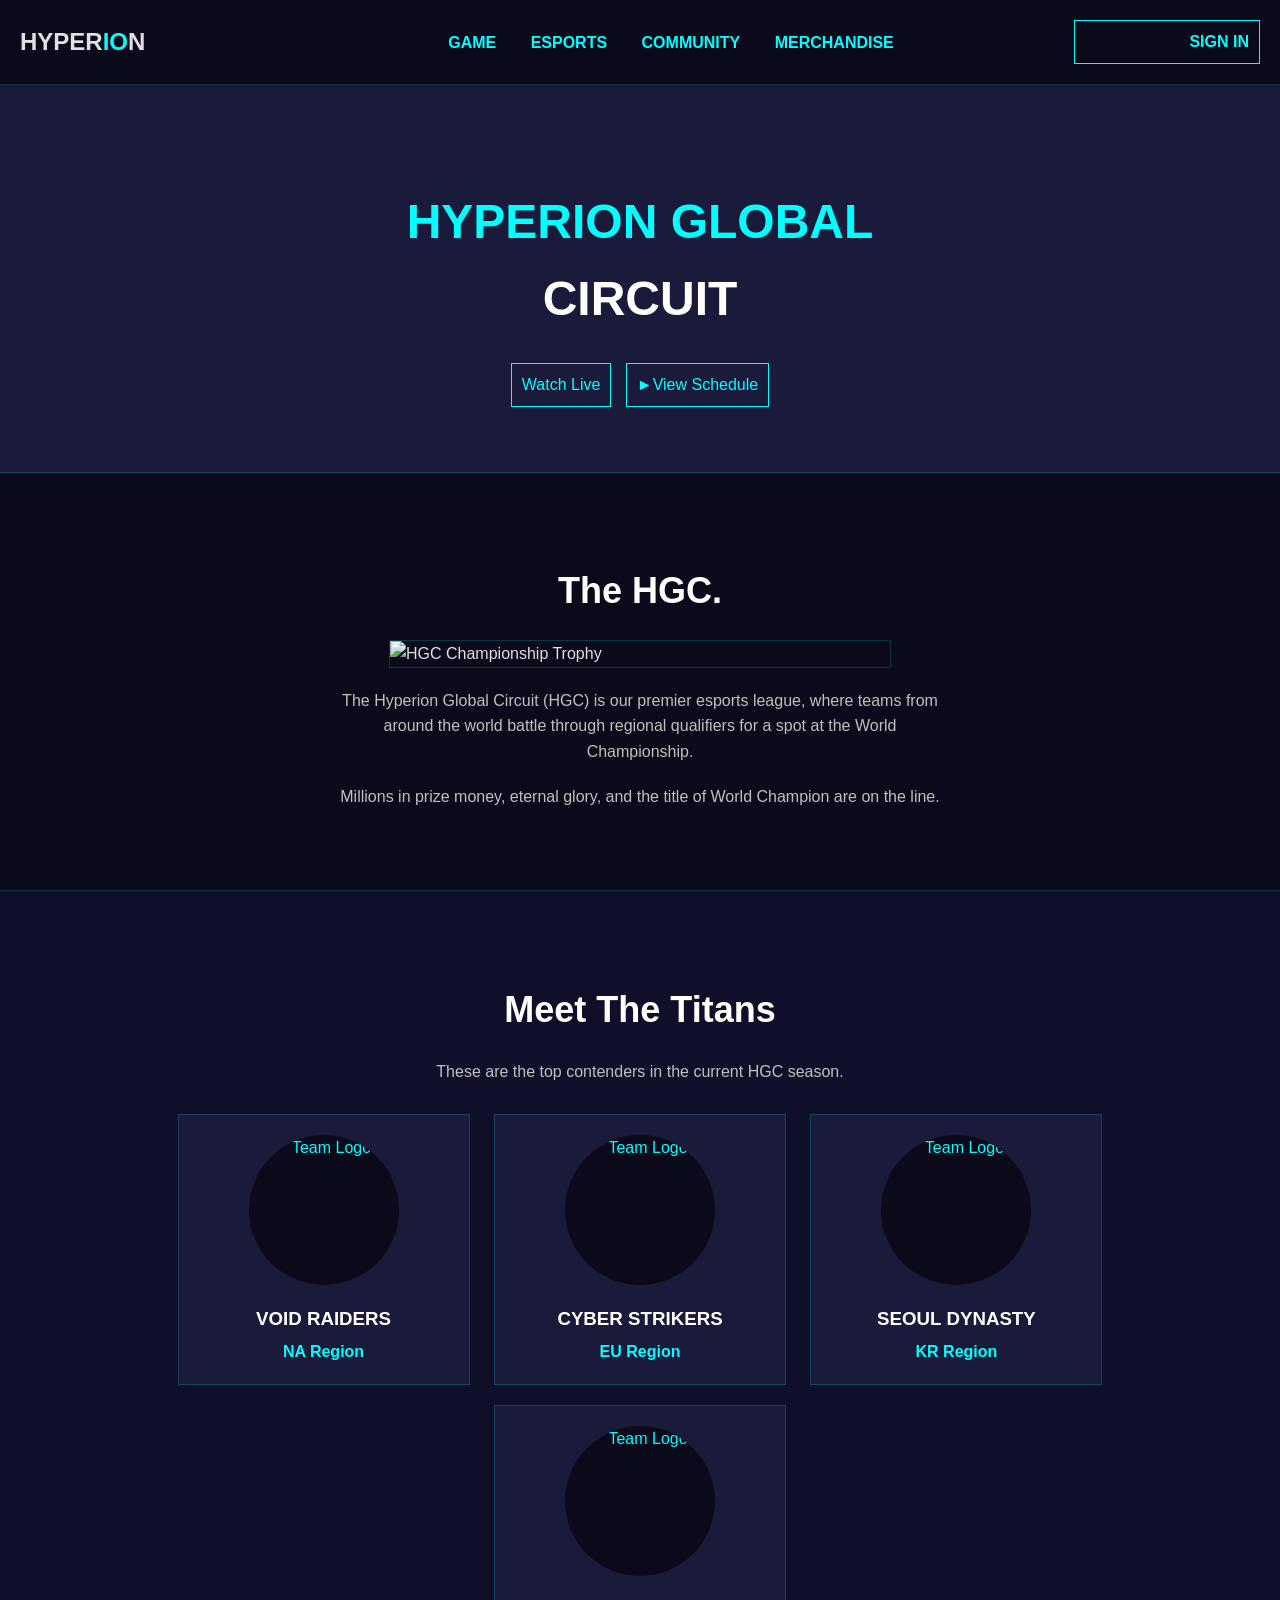
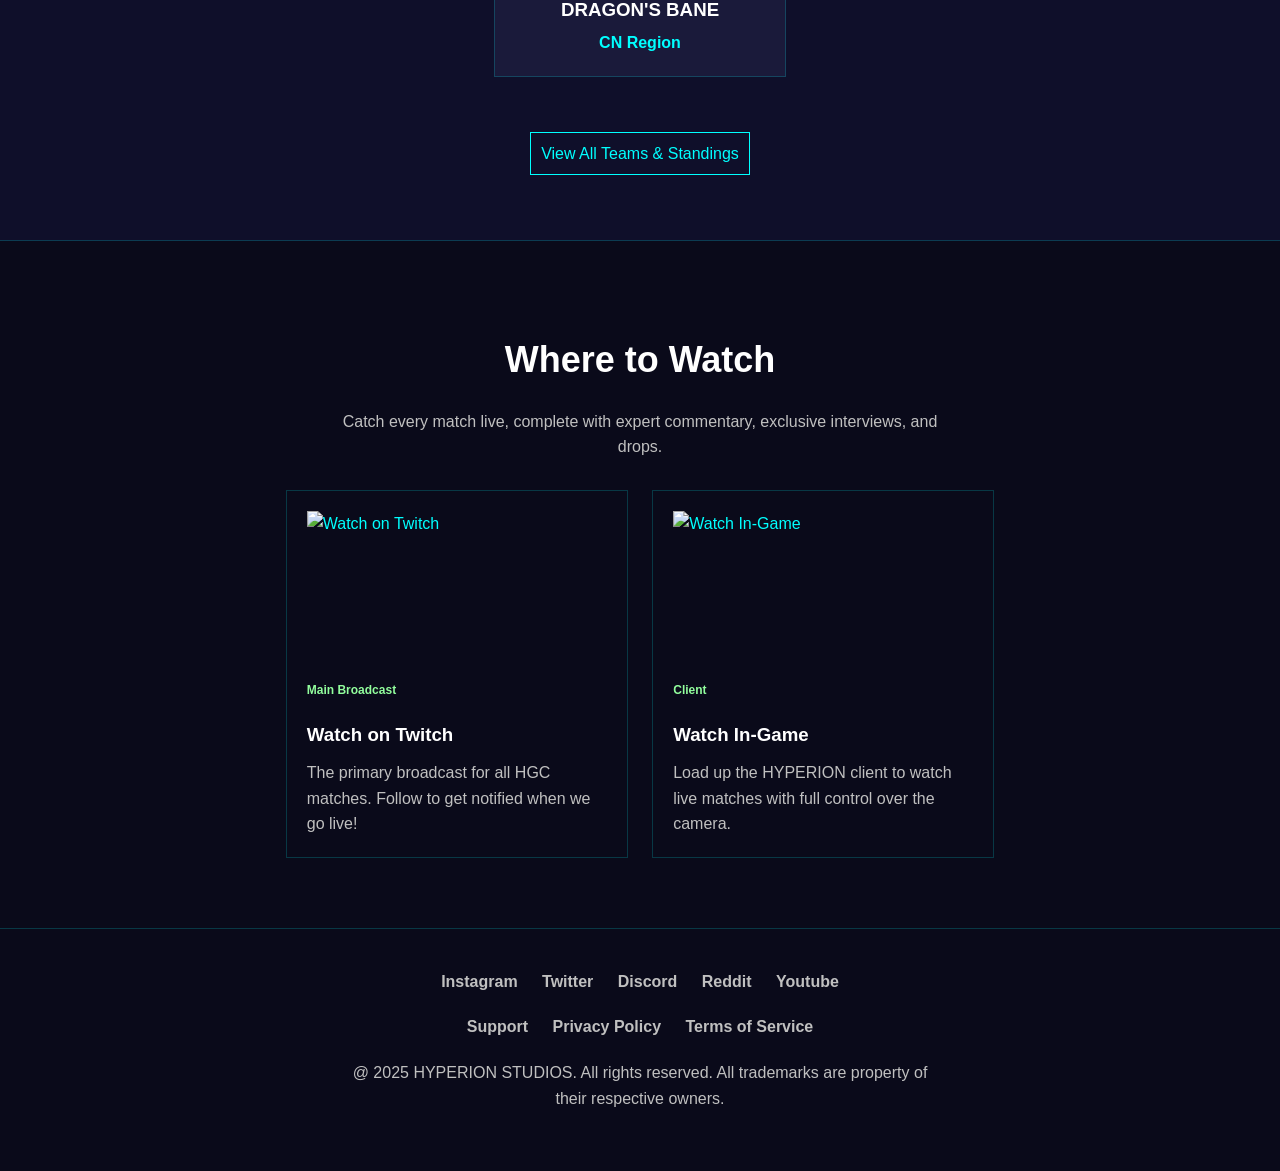
==== Esports.html @ be143888 "Add files via upload" ====
<!DOCTYPE html>
<html lang="en">

<head>
    <meta charset="UTF-8">
    <meta name="viewport" content="width=device-width, initial-scale=1.0">
    <title>HYPERION | Esports</title>

    <style>
        body {
            font-family: papyrus, sans-serif;
            background-color: #0a0a1a;
            color: #e0e0e0;
            line-height: 1.6;
            margin: 0;
            padding: 0;
        }

        a {
            text-decoration: none;
            color: #00ffff; 
        }

        a:hover {
            color: yellow;
        }

        img {
            max-width: 100%;
            height: auto;
            display: block;
        }

        h1, h2, h3 {
            color: #ffffff;
            text-align: center;
            margin-bottom: 20px;
        }

        h1 {
            font-size: 48px;
        }
        
        h2 {
            font-size: 36px;
        }

        p {
            text-align: center;
            max-width: 600px;
            margin: 0 auto 20px auto;
            color: #c0c0c0;
        }

        header {
            background-color: #0a0a1a;
            border-bottom: 1px solid #00ffff30;
            padding: 20px;
        }
        
        nav {
            display: table;
            width: 100%;
        }

        nav > div:first-of-type { 
            display: table-cell;
            vertical-align: middle;
            width: 20%; 
            text-align: left;
        }
        
        nav > a.button-link {
            display: table-cell;
            vertical-align: middle;
            width: 15%; 
            text-align: right;
        }

        header a {
            font-weight: bold;
            text-transform: uppercase;
            vertical-align: middle; 
        }

        header nav ul {
            list-style: none;
            padding: 0;
            margin: 0; 
            display: table-cell; 
            vertical-align: middle; 
            text-align: center; 
        }

        header nav li {
            display: inline-block;
            margin: 0 15px;
        }

        main {
            display: block;
        }

        section {
            padding: 60px 20px;
            border-bottom: 1px solid #00ffff30;
        }

        #hero-esports {
            background-color: #1a1a3a;
            text-align: center;
        }

        #hero-esports h1 span {
            display: block;
        }
        #hero-esports h1 span:first-child {
            color: #00ffff;
        }
        
        .button-link {
            display: inline-block;
            padding: 8px 10px; 
            border: 1px solid cyan;
            color: cyan;
            margin: 5px;
        }
        
        .button-link:hover {
            background-color: #00ffff;
            color: #0a0a1a;
        }
        
        #hgc-info img {
            max-width: 500px;
            margin: 0 auto 20px auto;
            border: 1px solid #00ffff30;
        }

        #teams {
            background-color: #0f0f2a;
        }

        .teams-container {
            text-align: center; 
        }
        
        .team-card {
            display: inline-block;
            width: 250px;
            background-color: #1a1a3a;
            border: 1px solid #00ffff30;
            margin: 10px;
            padding: 20px;
            vertical-align: top;
        }
        
        .team-card img {
            width: 150px;
            height: 150px;
            margin: 0 auto 15px auto;
            background-color: #0a0a1a;
            border-radius: 50%;
        }
        
        .team-card h3 {
            margin-bottom: 5px;
        }
        
        .team-card span {
            color: #00ffff;
            font-weight: bold;
        }

        .watch-container {
            text-align: center;
        }
        
        .watch-card {
            display: inline-block;
            width: 300px;
            border: 1px solid #00ffff30;
            margin: 10px;
            padding: 20px;
            vertical-align: top;
            text-align: left;
        }
        
        .watch-card img {
            width: 100%;
            height: 150px;
            object-fit: cover;
            margin-bottom: 15px;
            background-color: #0a0a1a;
        }
        
        .watch-card h3 {
            text-align: left;
            margin-bottom: 10px;
        }
        
        .watch-card p {
            text-align: left;
            margin: 0;
        }
        
        .watch-card span {
            color: #92FE9D; 
            font-weight: bold;
            font-size: 12px;
        }

        footer {
            background-color: #0a0a1a;
            padding: 40px 20px;
            text-align: center;
            color: #777;
        }
        
        footer a {
            color: #c0c0c0;
            font-weight: bold;
            margin: 0 10px;
        }

        footer div {
            margin-bottom: 20px;
        }

    </style>
</head>

<body>

    <header>
        <nav>
            <div style="font-size: 24px; font-weight: bold; text-transform: uppercase; vertical-align: middle;">HYPER<span style="color: #00ffff;">IO</span>N</div>
            <ul>
                <li><a href="hyperion_landing_page.html">Game</a></li>
                <li><a href="esports.html">Esports</a></li>
                <li><a href="#">Community</a></li>
                <li><a href="#">Merchandise</a></li>
            </ul>
            <a href="#" class="button-link">Sign In</a>
        </nav>
    </header>

    <main>

        <section id="hero-esports">
            <h1>
                <span>HYPERION GLOBAL</span>
                <span>CIRCUIT</span>
            </h1>
            <div>
                <a href="#" class="button-link"> Watch Live</a>
                <a href="#" class="button-link"> ►View Schedule</a>
            </div>
        </section>

        <section id="hgc-info">
            <h2>The <span>HGC</span>.</h2>
            <img src="#" alt="HGC Championship Trophy">
            <p>
                The Hyperion Global Circuit (HGC) is our premier esports league, where teams from around the world
                battle through regional qualifiers for a spot at the World Championship.
            </p>
            <p>
                Millions in prize money, eternal glory, and the title of World Champion are on the line.
            </p>
        </section>

        <section id="teams">
            <h2>Meet The <span>Titans</span></h2>
            <p>
                These are the top contenders in the current HGC season.
            </p>

            <div class="teams-container">
                <a href="#" class="team-card">
                    <img src="#" alt="Team Logo">
                    <h3>VOID RAIDERS</h3>
                    <span>NA Region</span>
                </a>
                <a href="#" class="team-card">
                    <img src="#" alt="Team Logo">
                    <h3>CYBER STRIKERS</h3>
                    <span>EU Region</span>
                </a>
                <a href="#" class="team-card">
                    <img src="#" alt="Team Logo">
                    <h3>SEOUL DYNASTY</h3>
                    <span>KR Region</span>
                </a>
                <a href="#" class="team-card">
                    <img src="#" alt="Team Logo">
                    <h3>DRAGON'S BANE</h3>
                    <span>CN Region</span>
                </a>
            </div>

            <div style="text-align: center; margin-top: 40px;">
                <a href="#" class="button-link">View All Teams & Standings</a>
            </div>
        </section>


        <section id="watch">
            <h2>Where to <span>Watch</span></h2>
            <p>
                Catch every match live, complete with expert commentary, exclusive interviews, and drops.
            </p>

            <div class="watch-container">
                <a href="#" class="watch-card">
                    <img src="#" alt="Watch on Twitch">
                    <div>
                        <span>Main Broadcast</span>
                        <h3>Watch on Twitch</h3>
                        <p>The primary broadcast for all HGC matches. Follow to get notified when we go live!</p>
                    </div>
                </a>

                <a href="#" class="watch-card">
                    <img src="#" alt="Watch In-Game">
                    <div>
                        <span>Client</span>
                        <h3>Watch In-Game</h3>
                        <p>Load up the HYPERION client to watch live matches with full control over the camera.</p>
                    </div>
                </a>
            </div>
        </section>


    </main>


    <footer>
        <div>
            <a href="#">Instagram</a>
            <a href="#">Twitter</a>
            <a href="#">Discord</a>
            <a href="#">Reddit</a>
            <a href="#">Youtube</a>
        </div>
        <div>
            <a href="#">Support</a>
            <a href="#">Privacy Policy</a>
            <a href="#">Terms of Service</a>
        </div>

        <p>
            @ 2025 HYPERION STUDIOS. All rights reserved. All trademarks are property of their respective owners.
        </p>
    </footer>

</body>
</html>
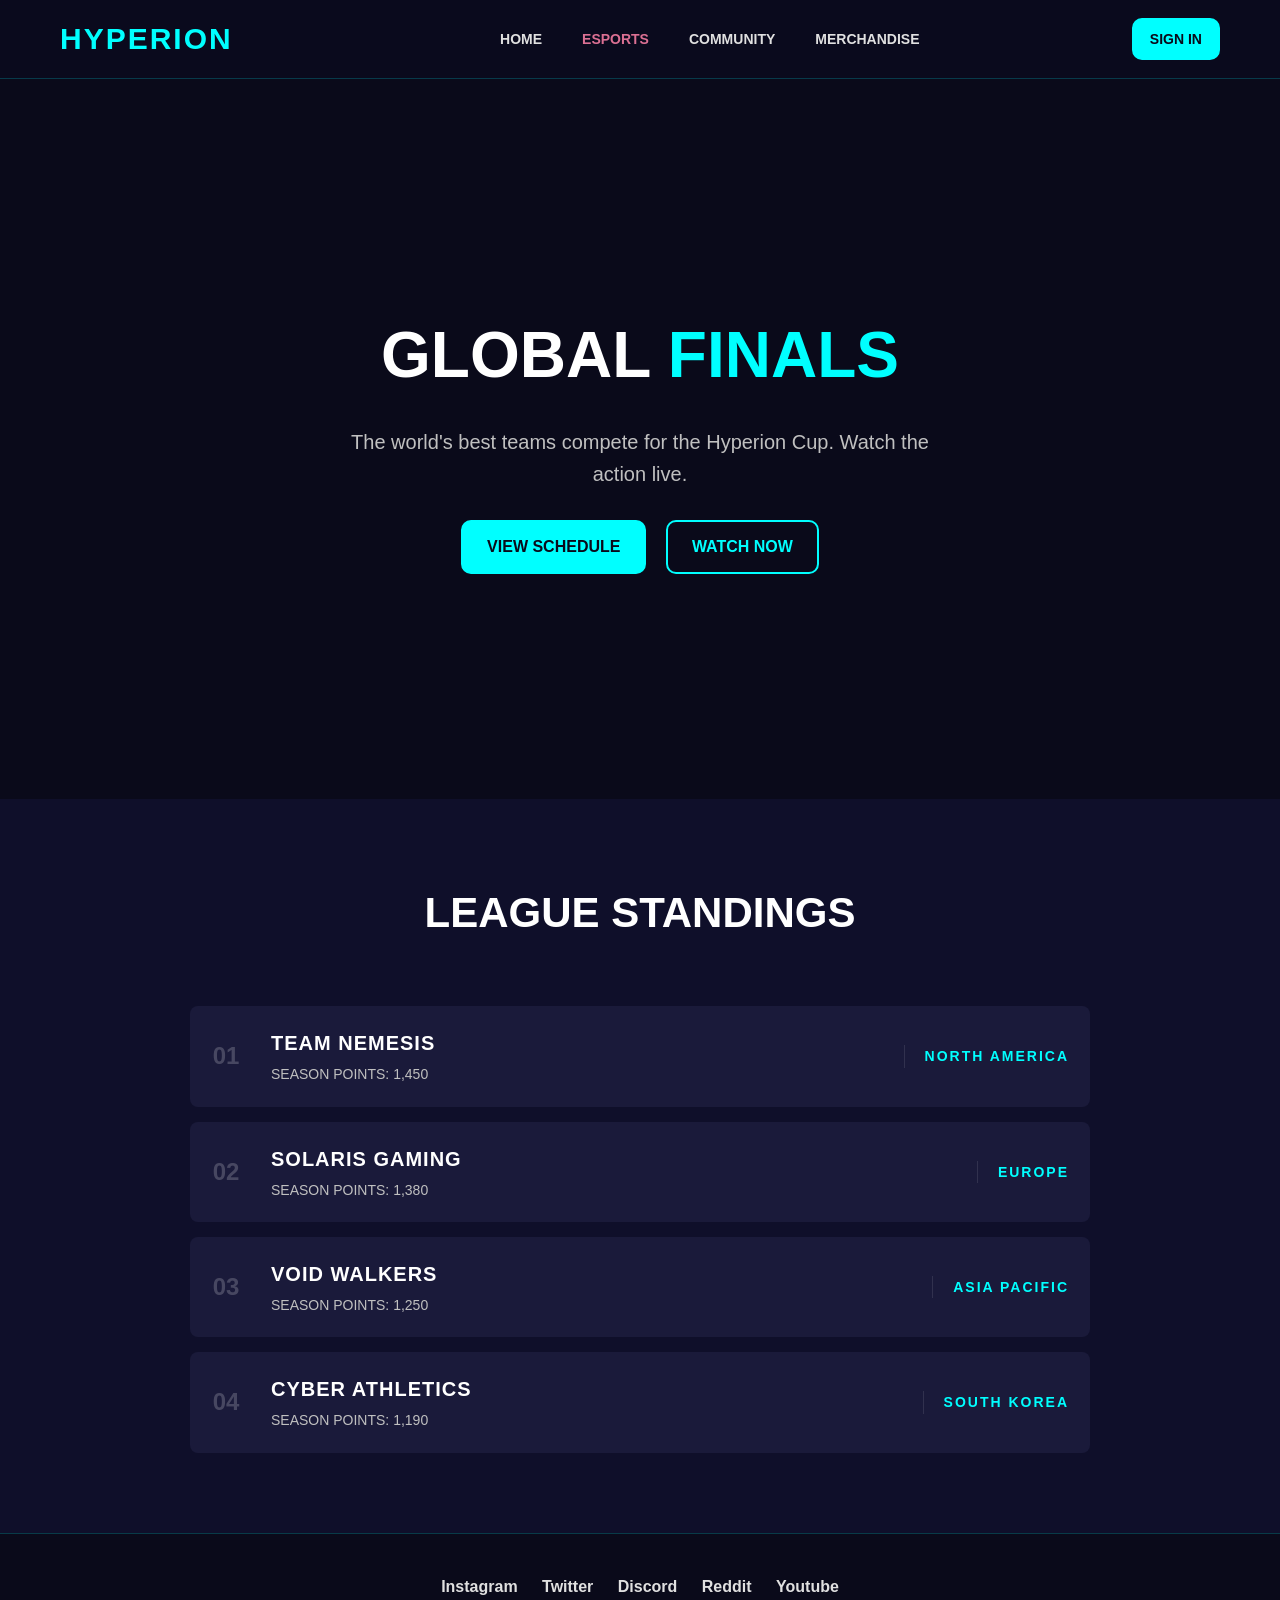
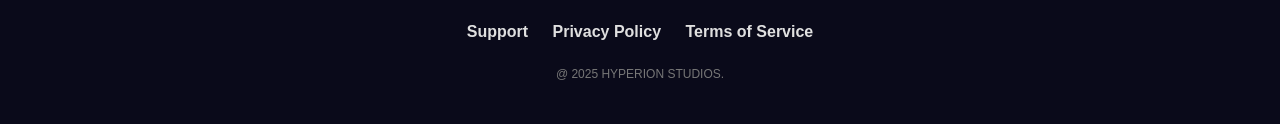
==== commit dae50588: "Add files via upload" ====
--- a/Esports.html
+++ b/Esports.html
@@ -5,355 +5,116 @@
     <meta charset="UTF-8">
     <meta name="viewport" content="width=device-width, initial-scale=1.0">
     <title>HYPERION | Esports</title>
-
-    <style>
-        body {
-            font-family: papyrus, sans-serif;
-            background-color: #0a0a1a;
-            color: #e0e0e0;
-            line-height: 1.6;
-            margin: 0;
-            padding: 0;
-        }
-
-        a {
-            text-decoration: none;
-            color: #00ffff; 
-        }
-
-        a:hover {
-            color: yellow;
-        }
-
-        img {
-            max-width: 100%;
-            height: auto;
-            display: block;
-        }
-
-        h1, h2, h3 {
-            color: #ffffff;
-            text-align: center;
-            margin-bottom: 20px;
-        }
-
-        h1 {
-            font-size: 48px;
-        }
-        
-        h2 {
-            font-size: 36px;
-        }
-
-        p {
-            text-align: center;
-            max-width: 600px;
-            margin: 0 auto 20px auto;
-            color: #c0c0c0;
-        }
-
-        header {
-            background-color: #0a0a1a;
-            border-bottom: 1px solid #00ffff30;
-            padding: 20px;
-        }
-        
-        nav {
-            display: table;
-            width: 100%;
-        }
-
-        nav > div:first-of-type { 
-            display: table-cell;
-            vertical-align: middle;
-            width: 20%; 
-            text-align: left;
-        }
-        
-        nav > a.button-link {
-            display: table-cell;
-            vertical-align: middle;
-            width: 15%; 
-            text-align: right;
-        }
-
-        header a {
-            font-weight: bold;
-            text-transform: uppercase;
-            vertical-align: middle; 
-        }
-
-        header nav ul {
-            list-style: none;
-            padding: 0;
-            margin: 0; 
-            display: table-cell; 
-            vertical-align: middle; 
-            text-align: center; 
-        }
-
-        header nav li {
-            display: inline-block;
-            margin: 0 15px;
-        }
-
-        main {
-            display: block;
-        }
-
-        section {
-            padding: 60px 20px;
-            border-bottom: 1px solid #00ffff30;
-        }
-
-        #hero-esports {
-            background-color: #1a1a3a;
-            text-align: center;
-        }
-
-        #hero-esports h1 span {
-            display: block;
-        }
-        #hero-esports h1 span:first-child {
-            color: #00ffff;
-        }
-        
-        .button-link {
-            display: inline-block;
-            padding: 8px 10px; 
-            border: 1px solid cyan;
-            color: cyan;
-            margin: 5px;
-        }
-        
-        .button-link:hover {
-            background-color: #00ffff;
-            color: #0a0a1a;
-        }
-        
-        #hgc-info img {
-            max-width: 500px;
-            margin: 0 auto 20px auto;
-            border: 1px solid #00ffff30;
-        }
-
-        #teams {
-            background-color: #0f0f2a;
-        }
-
-        .teams-container {
-            text-align: center; 
-        }
-        
-        .team-card {
-            display: inline-block;
-            width: 250px;
-            background-color: #1a1a3a;
-            border: 1px solid #00ffff30;
-            margin: 10px;
-            padding: 20px;
-            vertical-align: top;
-        }
-        
-        .team-card img {
-            width: 150px;
-            height: 150px;
-            margin: 0 auto 15px auto;
-            background-color: #0a0a1a;
-            border-radius: 50%;
-        }
-        
-        .team-card h3 {
-            margin-bottom: 5px;
-        }
-        
-        .team-card span {
-            color: #00ffff;
-            font-weight: bold;
-        }
-
-        .watch-container {
-            text-align: center;
-        }
-        
-        .watch-card {
-            display: inline-block;
-            width: 300px;
-            border: 1px solid #00ffff30;
-            margin: 10px;
-            padding: 20px;
-            vertical-align: top;
-            text-align: left;
-        }
-        
-        .watch-card img {
-            width: 100%;
-            height: 150px;
-            object-fit: cover;
-            margin-bottom: 15px;
-            background-color: #0a0a1a;
-        }
-        
-        .watch-card h3 {
-            text-align: left;
-            margin-bottom: 10px;
-        }
-        
-        .watch-card p {
-            text-align: left;
-            margin: 0;
-        }
-        
-        .watch-card span {
-            color: #92FE9D; 
-            font-weight: bold;
-            font-size: 12px;
-        }
-
-        footer {
-            background-color: #0a0a1a;
-            padding: 40px 20px;
-            text-align: center;
-            color: #777;
-        }
-        
-        footer a {
-            color: #c0c0c0;
-            font-weight: bold;
-            margin: 0 10px;
-        }
-
-        footer div {
-            margin-bottom: 20px;
-        }
-
-    </style>
+    <link rel="stylesheet" href="Esports.css">
 </head>
 
 <body>
 
     <header>
-        <nav>
-            <div style="font-size: 24px; font-weight: bold; text-transform: uppercase; vertical-align: middle;">HYPER<span style="color: #00ffff;">IO</span>N</div>
-            <ul>
-                <li><a href="hyperion_landing_page.html">Game</a></li>
-                <li><a href="esports.html">Esports</a></li>
-                <li><a href="#">Community</a></li>
-                <li><a href="#">Merchandise</a></li>
+        <nav class="container">
+            <a href="Home.html" class="logo">HYPERION</a>
+            <ul class="nav-links">
+                <li><a href="Home.html">Home</a></li>
+                <li><a href="Esports.html" style="color: palevioletred;">Esports</a></li>
+                <li><a href="Community.html">Community</a></li>
+                <li><a href="Merchandise.html">Merchandise</a></li>
             </ul>
-            <a href="#" class="button-link">Sign In</a>
+            <a href="Signup.html" class="btn btn-pri" style="padding: 8px 16px; font-size: 14px;">Sign In</a>
         </nav>
     </header>
 
     <main>
 
-        <section id="hero-esports">
-            <h1>
-                <span>HYPERION GLOBAL</span>
-                <span>CIRCUIT</span>
-            </h1>
-            <div>
-                <a href="#" class="button-link"> Watch Live</a>
-                <a href="#" class="button-link"> ►View Schedule</a>
+        <section class="main">
+            <div class="main-content">
+                <h1>
+                    Global <span>Finals</span>
+                </h1>
+                <p>
+                    The world's best teams compete for the Hyperion Cup. Watch the action live.
+                </p>
+                <div>
+                    <a href="#" class="btn btn-pri">View Schedule</a>
+                    <a href="#" class="btn btn-sec">Watch Now</a>
+                </div>
             </div>
         </section>
 
-        <section id="hgc-info">
-            <h2>The <span>HGC</span>.</h2>
-            <img src="#" alt="HGC Championship Trophy">
-            <p>
-                The Hyperion Global Circuit (HGC) is our premier esports league, where teams from around the world
-                battle through regional qualifiers for a spot at the World Championship.
-            </p>
-            <p>
-                Millions in prize money, eternal glory, and the title of World Champion are on the line.
-            </p>
-        </section>
+        <section class="team-section">
+            <div class="container">
+                <h2 class="section-title">League Standings</h2>
 
-        <section id="teams">
-            <h2>Meet The <span>Titans</span></h2>
-            <p>
-                These are the top contenders in the current HGC season.
-            </p>
+                <div class="team-list">
+                    <div class="team-item">
+                        <div class="rank-number">01</div>
+                        <div class="team-info">
+                            <div class="team-details">
+                                <h3>Team Nemesis</h3>
+                                <p>Season Points: 1,450</p>
+                            </div>
+                        </div>
+                        <div class="team-region">North America</div>
+                    </div>
 
-            <div class="teams-container">
-                <a href="#" class="team-card">
-                    <img src="#" alt="Team Logo">
-                    <h3>VOID RAIDERS</h3>
-                    <span>NA Region</span>
-                </a>
-                <a href="#" class="team-card">
-                    <img src="#" alt="Team Logo">
-                    <h3>CYBER STRIKERS</h3>
-                    <span>EU Region</span>
-                </a>
-                <a href="#" class="team-card">
-                    <img src="#" alt="Team Logo">
-                    <h3>SEOUL DYNASTY</h3>
-                    <span>KR Region</span>
-                </a>
-                <a href="#" class="team-card">
-                    <img src="#" alt="Team Logo">
-                    <h3>DRAGON'S BANE</h3>
-                    <span>CN Region</span>
-                </a>
-            </div>
+                    <div class="team-item">
+                        <div class="rank-number">02</div>
+                        <div class="team-info">
+                            <div class="team-details">
+                                <h3>Solaris Gaming</h3>
+                                <p>Season Points: 1,380</p>
+                            </div>
+                        </div>
+                        <div class="team-region">Europe</div>
+                    </div>
 
-            <div style="text-align: center; margin-top: 40px;">
-                <a href="#" class="button-link">View All Teams & Standings</a>
+                    <div class="team-item">
+                        <div class="rank-number">03</div>
+                        <div class="team-info">
+                            <div class="team-details">
+                                <h3>Void Walkers</h3>
+                                <p>Season Points: 1,250</p>
+                            </div>
+                        </div>
+                        <div class="team-region">Asia Pacific</div>
+                    </div>
+
+                    <div class="team-item">
+                        <div class="rank-number">04</div>
+                        <div class="team-info">
+                            <div class="team-details">
+                                <h3>Cyber Athletics</h3>
+                                <p>Season Points: 1,190</p>
+                            </div>
+                        </div>
+                        <div class="team-region">South Korea</div>
+                    </div>
+                </div>
             </div>
         </section>
 
-
-        <section id="watch">
-            <h2>Where to <span>Watch</span></h2>
-            <p>
-                Catch every match live, complete with expert commentary, exclusive interviews, and drops.
-            </p>
-
-            <div class="watch-container">
-                <a href="#" class="watch-card">
-                    <img src="#" alt="Watch on Twitch">
-                    <div>
-                        <span>Main Broadcast</span>
-                        <h3>Watch on Twitch</h3>
-                        <p>The primary broadcast for all HGC matches. Follow to get notified when we go live!</p>
-                    </div>
-                </a>
-
-                <a href="#" class="watch-card">
-                    <img src="#" alt="Watch In-Game">
-                    <div>
-                        <span>Client</span>
-                        <h3>Watch In-Game</h3>
-                        <p>Load up the HYPERION client to watch live matches with full control over the camera.</p>
-                    </div>
-                </a>
-            </div>
-        </section>
-
-
     </main>
 
+    <footer>
+        <div class="container">
+            <div class="footer-media">
+                <a href="#">Instagram</a>
+                <a href="#">Twitter</a>
+                <a href="#">Discord</a>
+                <a href="#">Reddit</a>
+                <a href="#">Youtube</a>
+            </div>
+            <div class="footer-links">
+                <a href="#">Support</a>
+                <a href="#">Privacy Policy</a>
+                <a href="#">Terms of Service</a>
+            </div>
 
-    <footer>
-        <div>
-            <a href="#">Instagram</a>
-            <a href="#">Twitter</a>
-            <a href="#">Discord</a>
-            <a href="#">Reddit</a>
-            <a href="#">Youtube</a>
+            <p>
+                @ 2025 HYPERION STUDIOS.
+            </p>
         </div>
-        <div>
-            <a href="#">Support</a>
-            <a href="#">Privacy Policy</a>
-            <a href="#">Terms of Service</a>
-        </div>
-
-        <p>
-            @ 2025 HYPERION STUDIOS. All rights reserved. All trademarks are property of their respective owners.
-        </p>
     </footer>
 
 </body>
+
 </html>
--- a/Esports.css
+++ b/Esports.css
@@ -0,0 +1,272 @@
+* {
+    margin: 0;
+    padding: 0;
+    box-sizing: border-box;
+}
+
+html {
+    scroll-behavior: smooth;
+}
+
+body {
+    font-family: papyrus, sans-serif;
+    background-color: rgb(10, 10, 26);
+    color: rgb(224, 224, 224);
+    line-height: 1.6;
+}
+
+a {
+    text-decoration: none;
+    color: inherit;
+    transition: color 0.3s ease;
+}
+
+img {
+    max-width: 100%;
+    display: block;
+}
+
+section {
+    padding: 80px 0;
+}
+
+.container {
+    max-width: 1200px;
+    margin: 0 auto;
+    padding: 0 20px;
+}
+
+.section-title {
+    font-size: 42px;
+    font-weight: 900;
+    text-align: center;
+    text-transform: uppercase;
+    margin-bottom: 60px;
+    color: rgb(255, 255, 255);
+}
+
+.btn {
+    display: inline-block;
+    padding: 12px 24px;
+    font-size: 16px;
+    font-weight: bold;
+    text-transform: uppercase;
+    border-radius: 10px;
+    text-align: center;
+    transition: all 0.3s ease;
+    cursor: pointer;
+}
+
+.btn-pri {
+    background-color: rgb(0, 255, 255);
+    color: rgb(10, 10, 26);
+    border: 2px solid rgb(0, 255, 255);
+}
+
+.btn-pri:hover {
+    background-color: rgb(255, 255, 0);
+    border-color: rgb(255, 255, 0);
+    transform: scale(1.05);
+    color: rgb(10, 10, 26);
+}
+
+.btn-sec {
+    background-color: transparent;
+    color: rgb(0, 255, 255);
+    border: 2px solid rgb(0, 255, 255);
+    margin-left: 15px;
+}
+
+.btn-sec:hover {
+    background-color: rgb(0, 255, 255);
+    color: rgb(10, 10, 26);
+    transform: scale(1.05);
+}
+
+header {
+    background-color: rgba(10, 10, 30, 0.8);
+    border-bottom: 1px solid rgba(0, 255, 255, 0.2);
+    padding: 15px 0;
+    position: sticky;
+    top: 0;
+    z-index: 100;
+}
+
+nav {
+    display: flex;
+    justify-content: space-between;
+    align-items: center;
+}
+
+.logo {
+    font-size: 30px;
+    font-weight: 900;
+    font-family: Arial, sans-serif;
+    color: rgb(0, 255, 255);
+    text-transform: uppercase;
+    letter-spacing: 2px;
+}
+
+.nav-links {
+    list-style: none;
+    display: flex;
+    margin-left: 15px;
+}
+
+.nav-links li {
+    margin-left: 40px;
+    transition: transform 0.3s ease;
+}
+
+.nav-links a {
+    font-size: 14px;
+    font-weight: bold;
+    color: rgb(224, 224, 224);
+    text-transform: uppercase;
+}
+
+.nav-links a:hover {
+    color: rgb(255, 255, 0);
+}
+
+.nav-links li:hover {
+    transform: scale(1.2);
+}
+
+footer {
+    background-color: rgb(10, 10, 26);
+    padding: 40px 0;
+    text-align: center;
+    border-top: 1px solid rgba(0, 255, 255, 0.2);
+}
+
+.footer-media,
+.footer-links {
+    margin-bottom: 20px;
+}
+
+footer a {
+    margin: 0 10px;
+    font-weight: bold;
+    color: rgb(224, 224, 224);
+    display: inline-block;
+    transition: all 0.3s ease;
+}
+
+footer a:hover {
+    color: rgb(255, 255, 0);
+    transform: scale(1.1);
+}
+
+footer p {
+    font-size: 12px;
+    color: #777;
+}
+
+.main {
+    height: 80vh;
+    min-height: 400px;
+    background-image: url('#');
+    background-size: cover;
+    background-position: center;
+    display: flex;
+    align-items: center;
+    justify-content: center;
+    text-align: center;
+    position: relative;
+}
+
+
+.main-content {
+    position: relative;
+    z-index: 2;
+}
+
+.main h1 {
+    font-size: 64px;
+    font-weight: 900;
+    text-transform: uppercase;
+    margin-bottom: 20px;
+    color: rgb(255, 255, 255);
+}
+
+.main h1 span {
+    color: rgb(0, 255, 255);
+}
+
+.main p {
+    font-size: 20px;
+    max-width: 600px;
+    margin: 0 auto 30px auto;
+    color: #c0c0c0;
+}
+
+.team-section {
+    background-color: rgb(15, 15, 42);
+}
+
+.team-list {
+    display: flex;
+    flex-direction: column;
+    gap: 15px;
+    max-width: 900px;
+    margin: 0 auto;
+}
+
+.team-item {
+    display: flex;
+    align-items: center;
+    background-color: rgb(26, 26, 58);
+    padding: 20px;
+    border-radius: 8px;
+    border: 1px solid transparent;
+}
+
+
+.rank-number {
+    font-size: 24px;
+    font-weight: 900;
+    color: rgba(255, 255, 255, 0.2);
+    margin-right: 30px;
+    width: 30px;
+    text-align: center;
+}
+
+.team-info {
+    display: flex;
+    align-items: center;
+    flex-grow: 1;
+}
+
+.team-details {
+    flex-grow: 1;
+}
+
+.team-details h3 {
+    color: rgb(255, 255, 255);
+    font-size: 20px;
+    margin-bottom: 4px;
+    text-transform: uppercase;
+    font-weight: 800;
+    letter-spacing: 1px;
+}
+
+.team-details p {
+    color: #c0c0c0;
+    font-size: 14px;
+    text-transform: uppercase;
+}
+
+.team-region {
+    color: rgb(0, 255, 255);
+    font-size: 14px;
+    font-weight: bold;
+    text-transform: uppercase;
+    letter-spacing: 2px;
+    padding-left: 20px;
+    border-left: 1px solid rgba(255,255,255,0.1);
+}
+
+@media screen and (max-width: 600px) {
+
+}
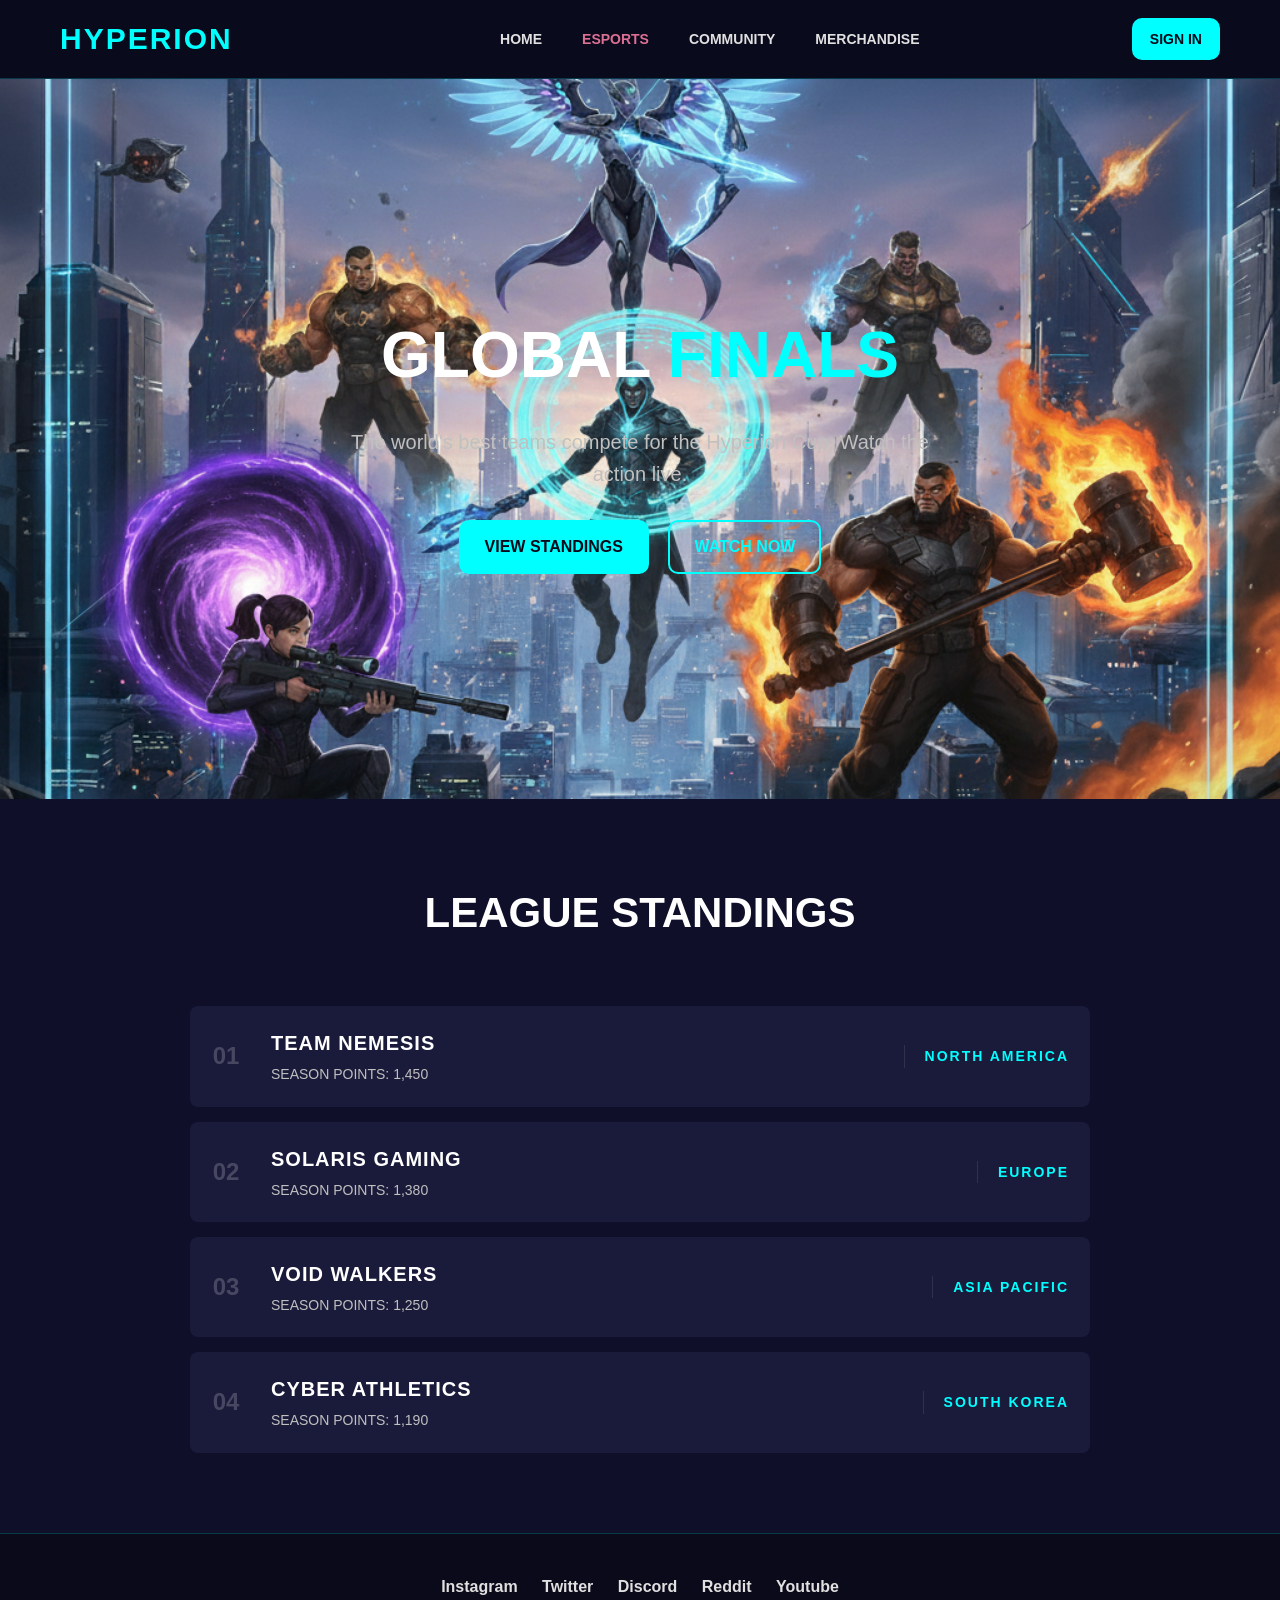
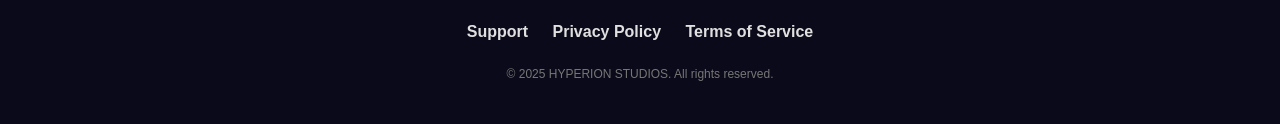
==== commit 7e749019: "Connect all pages, link media assets, add index.html and GitHub Pages workflow" ====
--- a/Esports.html
+++ b/Esports.html
@@ -12,9 +12,9 @@
 
     <header>
         <nav class="container">
-            <a href="Home.html" class="logo">HYPERION</a>
+            <a href="index.html" class="logo">HYPERION</a>
             <ul class="nav-links">
-                <li><a href="Home.html">Home</a></li>
+                <li><a href="index.html">Home</a></li>
                 <li><a href="Esports.html" style="color: palevioletred;">Esports</a></li>
                 <li><a href="Community.html">Community</a></li>
                 <li><a href="Merchandise.html">Merchandise</a></li>
@@ -34,13 +34,13 @@
                     The world's best teams compete for the Hyperion Cup. Watch the action live.
                 </p>
                 <div>
-                    <a href="#" class="btn btn-pri">View Schedule</a>
-                    <a href="#" class="btn btn-sec">Watch Now</a>
+                    <a href="#standings" class="btn btn-pri">View Standings</a>
+                    <a href="https://twitch.tv" target="_blank" rel="noopener noreferrer" class="btn btn-sec">Watch Now</a>
                 </div>
             </div>
         </section>
 
-        <section class="team-section">
+        <section class="team-section" id="standings">
             <div class="container">
                 <h2 class="section-title">League Standings</h2>
 
@@ -99,7 +99,7 @@
             <div class="footer-media">
                 <a href="#">Instagram</a>
                 <a href="#">Twitter</a>
-                <a href="#">Discord</a>
+                <a href="Community.html">Discord</a>
                 <a href="#">Reddit</a>
                 <a href="#">Youtube</a>
             </div>
@@ -110,11 +110,11 @@
             </div>
 
             <p>
-                @ 2025 HYPERION STUDIOS.
+                &copy; 2025 HYPERION STUDIOS. All rights reserved.
             </p>
         </div>
     </footer>
 
 </body>
 
-</html>+</html>
--- a/Esports.css
+++ b/Esports.css
@@ -166,7 +166,7 @@
 .main {
     height: 80vh;
     min-height: 400px;
-    background-image: url('#');
+    background-image: url('zMedia/Back-ground.png');
     background-size: cover;
     background-position: center;
     display: flex;
